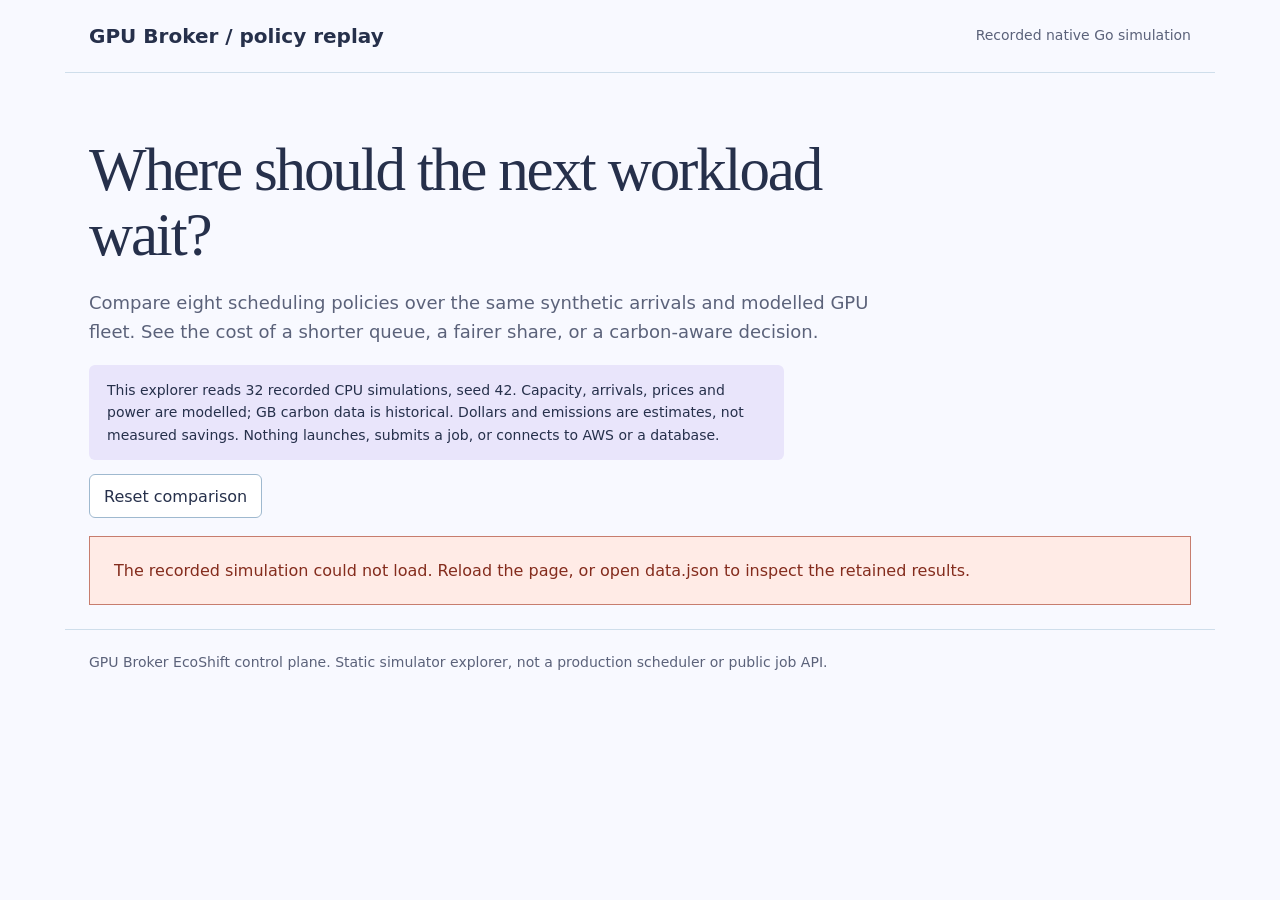
==== public-demo/site/index.html @ 51826455 "Add static GPU scheduling comparison explorer" ====
<!doctype html>
<html lang="en"><head><meta charset="utf-8"><meta name="viewport" content="width=device-width,initial-scale=1"><meta name="description" content="Compare GPU Broker scheduling policies on recorded native Go simulations. No GPU jobs or cloud calls."><title>GPU Broker | Scheduling tradeoffs</title><link rel="stylesheet" href="style.css"><script type="module" src="app.js"></script></head>
<body><header><a class="brand" href="./">GPU Broker / policy replay</a><p class="mode">Recorded native Go simulation</p></header><main>
<div class="intro"><h1>Where should the next workload wait?</h1><p class="lede">Compare eight scheduling policies over the same synthetic arrivals and modelled GPU fleet. See the cost of a shorter queue, a fairer share, or a carbon-aware decision.</p><p class="notice">This explorer reads 32 recorded CPU simulations, seed 42. Capacity, arrivals, prices and power are modelled; GB carbon data is historical. Dollars and emissions are estimates, not measured savings. Nothing launches, submits a job, or connects to AWS or a database.</p><button id="reset" type="button">Reset comparison</button></div>
<div id="error" class="error" hidden role="alert"></div><div id="app" hidden>
<section aria-labelledby="comparison-title"><h2 id="comparison-title">Choose the tradeoff</h2>
<div class="controls"><label for="workload">Workload<select id="workload"></select></label><label for="policy">Policy<select id="policy"></select></label><label for="reference">Compare with<select id="reference"></select></label><label for="metric">Chart metric<select id="metric"></select></label></div>
<div class="split"><div><h3 id="chart-title"></h3><div id="policy-bars"></div></div><div><div class="readout" aria-live="polite"><h3 id="insight"></h3><p id="explanation"></p><p id="outcome"></p></div><div id="metrics" class="metrics"></div></div></div>
<p class="small">Queue time and fairness can move in opposite directions. A policy named “lowest-carbon” scores placement candidates; it does not guarantee the lowest aggregate emissions over a full workload.</p></section>
<section aria-labelledby="table-title"><h2 id="table-title">All policies, same recorded workload</h2><p>Every row uses the same workload seed. Unfinished jobs and missed deadlines remain visible so a lower cost cannot hide incomplete work.</p>
<div class="table-wrap"><table><thead><tr><th>Policy</th><th>Completed / jobs</th><th>Unfinished</th><th>Expired</th><th>Missed / deadline jobs</th><th>p99 wait h</th><th>Estimated USD</th><th>Estimated kg CO₂</th><th>Jain fairness</th></tr></thead><tbody id="results-table"></tbody></table></div></section>
<section aria-labelledby="events-title"><h2 id="events-title">What happened inside this run?</h2><div class="split"><div><h3 id="version"></h3><p id="events"></p><p id="calls" class="small"></p></div><div><h3>Mean queue wait by synthetic tenant</h3><div id="tenant-bars"></div><p class="small">Tenant labels t0–t5 are synthetic. These are workload outcomes, not live user telemetry.</p></div></div></section>
<details><summary>Native source, recording and limits</summary><p>The results come from the repository's existing <code>gpubroker sim</code> command, which drives the production <code>policy.Decide</code> logic. This browser selects recorded results; it does not reimplement the scheduler or evaluate arbitrary jobs. No credentials, job submission, database or cloud worker exists in this demo.</p><p id="dataset"></p><p>Source revision: <code id="source-commit"></code></p><ul id="sources" class="sources"></ul><a href="data.json" download="gpu-broker-recorded-simulation.json">Download all results and source hashes</a></details>
</div><noscript><p>Enable JavaScript for comparison controls. <a href="data.json">Read all recorded simulation results as JSON.</a></p></noscript></main><footer>GPU Broker EcoShift control plane. Static simulator explorer, not a production scheduler or public job API.</footer></body></html>
---- public-demo/site/style.css ----
:root{--ink:#26304b;--muted:#5b627a;--paper:#f8f9ff;--panel:#fff;--accent:#5743a7;--soft:#e9e5fb;--bad:#aa3e2b;--good:#126c60;font-family:system-ui,-apple-system,BlinkMacSystemFont,"Segoe UI",sans-serif;color:var(--ink);background:var(--paper);font-size:16px}*{box-sizing:border-box}body{margin:0}a{color:var(--accent);text-underline-offset:3px}header,main,footer{max-width:1150px;margin:auto;padding:24px}header{display:flex;justify-content:space-between;gap:20px;align-items:center;border-bottom:1px solid #cfdeeb}.brand{font-weight:750;text-decoration:none;color:var(--ink);font-size:20px}.mode{font-size:14px;color:var(--muted);margin:0}.intro{max-width:800px;padding:30px 0 18px}h1{font:500 clamp(35px,5vw,61px)/1.07 Georgia,serif;letter-spacing:-.035em;max-width:800px;margin:10px 0 20px}h2{font-size:23px;line-height:1.3;margin:0 0 9px}h3{font-size:17px;margin:20px 0 10px}p{line-height:1.65;max-width:78ch}section{padding:28px 0;border-top:1px solid #cfdeeb}.lede{font-size:18px;color:var(--muted)}.controls{display:flex;gap:18px;align-items:end;flex-wrap:wrap;margin:22px 0}label{display:flex;flex-direction:column;gap:7px;font-size:14px;font-weight:650}select,button{font:inherit;font-weight:500;border:1px solid #9fb9cf;border-radius:6px;padding:10px 14px;color:var(--ink);background:var(--panel);min-height:44px}button{cursor:pointer}button:hover{border-color:var(--accent);background:var(--soft)}:focus-visible{outline:3px solid var(--accent);outline-offset:3px}.split{display:grid;grid-template-columns:1.1fr 1fr;gap:36px}.readout{background:var(--panel);padding:22px;border-left:4px solid var(--accent);border-radius:0 8px 8px 0}.readout h3{margin:0 0 10px}.measure{display:flex;justify-content:space-between;gap:20px;margin:12px 0 5px;font-size:15px}.measure strong{font-variant-numeric:tabular-nums}.bar{margin-bottom:18px}progress{display:block;width:100%;height:18px;border:0;appearance:none;border-radius:3px;overflow:hidden;background:var(--soft)}progress::-webkit-progress-bar{background:var(--soft)}progress::-webkit-progress-value{background:var(--accent)}progress::-moz-progress-bar{background:var(--accent)}.bad{color:var(--bad)}.good{color:var(--good)}.small{font-size:14px;color:var(--muted)}.table-wrap{max-width:100%;overflow-x:auto}table{border-collapse:collapse;width:100%;font-size:15px;font-variant-numeric:tabular-nums;white-space:nowrap}th{text-align:left;font-size:13px;color:var(--muted);font-weight:650}td,th{padding:12px 15px 12px 0;border-bottom:1px solid #dae6ef}tr.selected{background:var(--soft)}td:first-child,th:first-child{padding-left:10px}details{background:var(--panel);padding:18px;border:1px solid #d4e3ef;border-radius:8px;margin:24px 0}summary{cursor:pointer;font-weight:650;min-height:28px}code{font-size:12px;overflow-wrap:anywhere;white-space:normal}.sources li{margin:12px 0;line-height:1.5}.sourcehash{display:block;color:var(--muted)}.notice{padding:14px 18px;background:var(--soft);border-radius:6px;font-size:14px;line-height:1.6}.error{padding:24px;background:#ffebe6;color:#842c1d;border:1px solid #c77d6e}footer{border-top:1px solid #cfdeeb;color:var(--muted);font-size:14px}.metrics{display:grid;grid-template-columns:repeat(2,minmax(0,1fr));gap:18px}.metric{padding:16px;background:var(--panel);border-bottom:2px solid var(--soft)}.metric span{display:block;font-size:13px;color:var(--muted)}.metric strong{display:block;font-size:27px;line-height:1.4}.metric small{display:block;font-size:13px;margin-top:5px}.visually-hidden{position:absolute;width:1px;height:1px;padding:0;margin:-1px;overflow:hidden;clip:rect(0,0,0,0);white-space:nowrap;border:0}@media(max-width:700px){header,main,footer{padding:18px}.split{grid-template-columns:1fr;gap:20px}.controls{gap:12px}label{flex:1;min-width:145px}.intro{padding-top:20px}h1{font-size:38px}section{padding:25px 0}.readout{padding:18px}.metrics{gap:10px}.metric strong{font-size:23px}.mode{max-width:150px;text-align:right}table{font-size:14px}}@media(prefers-reduced-motion:reduce){*{scroll-behavior:auto!important;transition:none!important}}
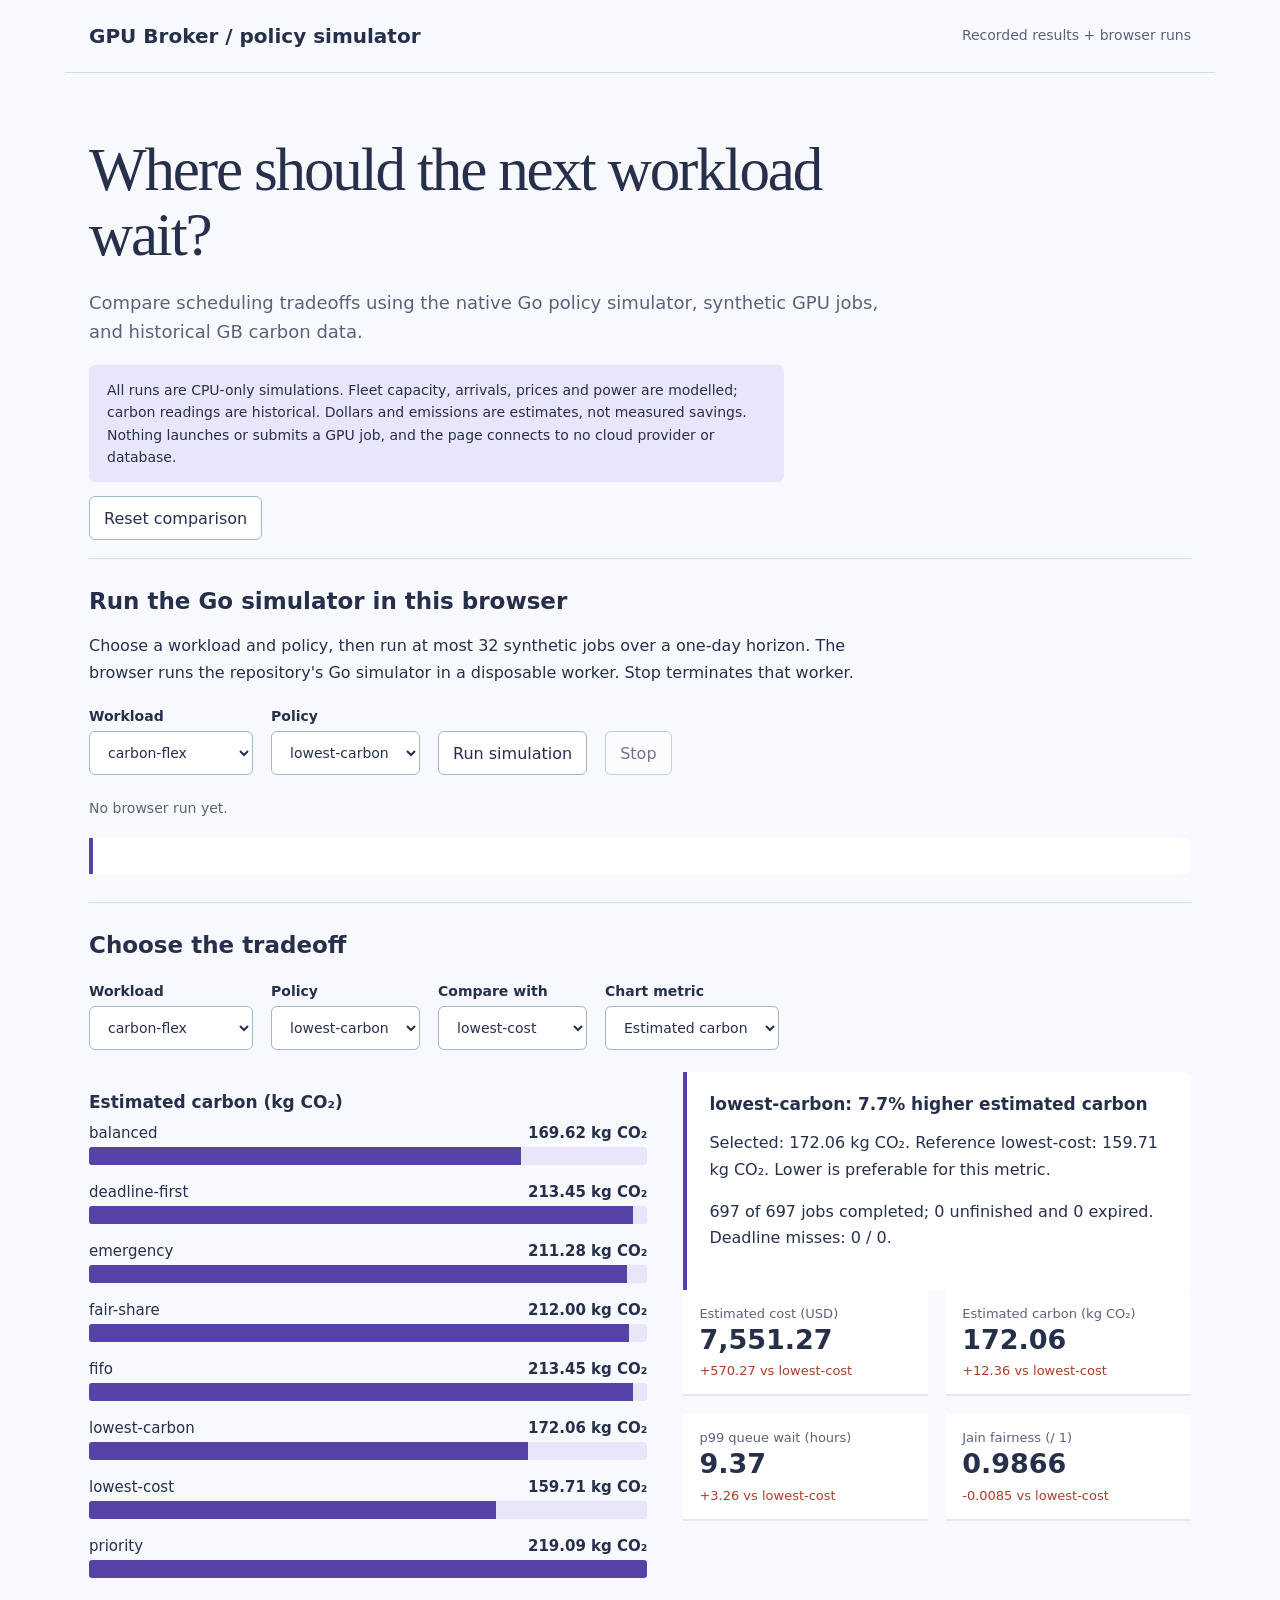
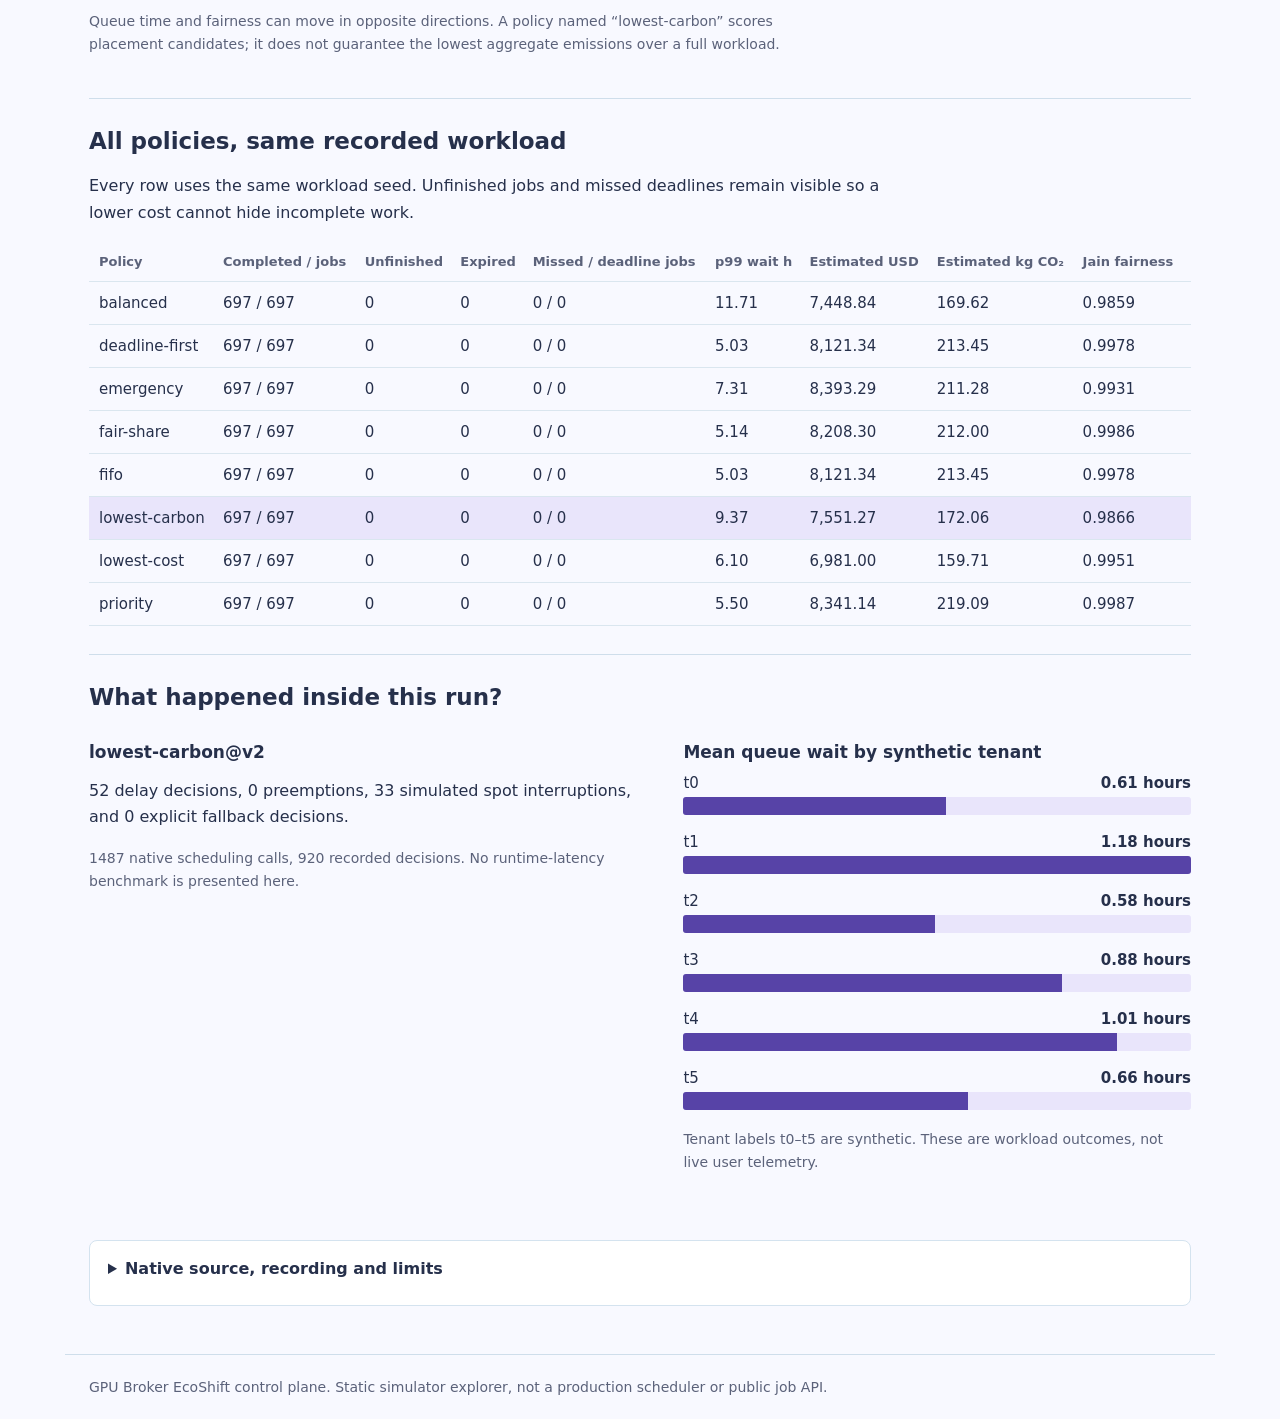
==== commit f488fb40: "Add GPU Broker browser simulator controls" ====
--- a/public-demo/site/index.html
+++ b/public-demo/site/index.html
@@ -1,8 +1,9 @@
 <!doctype html>
-<html lang="en"><head><meta charset="utf-8"><meta name="viewport" content="width=device-width,initial-scale=1"><meta name="description" content="Compare GPU Broker scheduling policies on recorded native Go simulations. No GPU jobs or cloud calls."><title>GPU Broker | Scheduling tradeoffs</title><link rel="stylesheet" href="style.css"><script type="module" src="app.js"></script></head>
-<body><header><a class="brand" href="./">GPU Broker / policy replay</a><p class="mode">Recorded native Go simulation</p></header><main>
-<div class="intro"><h1>Where should the next workload wait?</h1><p class="lede">Compare eight scheduling policies over the same synthetic arrivals and modelled GPU fleet. See the cost of a shorter queue, a fairer share, or a carbon-aware decision.</p><p class="notice">This explorer reads 32 recorded CPU simulations, seed 42. Capacity, arrivals, prices and power are modelled; GB carbon data is historical. Dollars and emissions are estimates, not measured savings. Nothing launches, submits a job, or connects to AWS or a database.</p><button id="reset" type="button">Reset comparison</button></div>
+<html lang="en"><head><meta charset="utf-8"><meta name="viewport" content="width=device-width,initial-scale=1"><meta name="description" content="Compare recorded results or run a bounded GPU Broker scheduling simulation in your browser. CPU-only, no cloud calls."><title>GPU Broker | Scheduling tradeoffs</title><link rel="stylesheet" href="style.css"><script type="module" src="app.js"></script></head>
+<body><header><a class="brand" href="./">GPU Broker / policy simulator</a><p class="mode">Recorded results + browser runs</p></header><main>
+<div class="intro"><h1>Where should the next workload wait?</h1><p class="lede">Compare scheduling tradeoffs using the native Go policy simulator, synthetic GPU jobs, and historical GB carbon data.</p><p class="notice">All runs are CPU-only simulations. Fleet capacity, arrivals, prices and power are modelled; carbon readings are historical. Dollars and emissions are estimates, not measured savings. Nothing launches or submits a GPU job, and the page connects to no cloud provider or database.</p><button id="reset" type="button">Reset comparison</button></div>
 <div id="error" class="error" hidden role="alert"></div><div id="app" hidden>
+<section aria-labelledby="run-title"><h2 id="run-title">Run the Go simulator in this browser</h2><p>Choose a workload and policy, then run at most 32 synthetic jobs over a one-day horizon. The browser runs the repository's Go simulator in a disposable worker. Stop terminates that worker.</p><div class="controls"><label for="run-workload">Workload<select id="run-workload"><option value="carbon-flex">carbon-flex</option><option value="steady-mixed">steady-mixed</option><option value="bursty-tenant">bursty-tenant</option><option value="deadline-crunch">deadline-crunch</option></select></label><label for="run-policy">Policy<select id="run-policy"></select></label><button id="run-simulation" type="button">Run simulation</button><button id="stop-simulation" type="button" disabled>Stop</button></div><p id="run-status" class="small" aria-live="polite">No browser run yet.</p><div id="run-results" class="run-results" aria-live="polite"></div></section>
 <section aria-labelledby="comparison-title"><h2 id="comparison-title">Choose the tradeoff</h2>
 <div class="controls"><label for="workload">Workload<select id="workload"></select></label><label for="policy">Policy<select id="policy"></select></label><label for="reference">Compare with<select id="reference"></select></label><label for="metric">Chart metric<select id="metric"></select></label></div>
 <div class="split"><div><h3 id="chart-title"></h3><div id="policy-bars"></div></div><div><div class="readout" aria-live="polite"><h3 id="insight"></h3><p id="explanation"></p><p id="outcome"></p></div><div id="metrics" class="metrics"></div></div></div>
@@ -10,5 +11,5 @@
 <section aria-labelledby="table-title"><h2 id="table-title">All policies, same recorded workload</h2><p>Every row uses the same workload seed. Unfinished jobs and missed deadlines remain visible so a lower cost cannot hide incomplete work.</p>
 <div class="table-wrap"><table><thead><tr><th>Policy</th><th>Completed / jobs</th><th>Unfinished</th><th>Expired</th><th>Missed / deadline jobs</th><th>p99 wait h</th><th>Estimated USD</th><th>Estimated kg CO₂</th><th>Jain fairness</th></tr></thead><tbody id="results-table"></tbody></table></div></section>
 <section aria-labelledby="events-title"><h2 id="events-title">What happened inside this run?</h2><div class="split"><div><h3 id="version"></h3><p id="events"></p><p id="calls" class="small"></p></div><div><h3>Mean queue wait by synthetic tenant</h3><div id="tenant-bars"></div><p class="small">Tenant labels t0–t5 are synthetic. These are workload outcomes, not live user telemetry.</p></div></div></section>
-<details><summary>Native source, recording and limits</summary><p>The results come from the repository's existing <code>gpubroker sim</code> command, which drives the production <code>policy.Decide</code> logic. This browser selects recorded results; it does not reimplement the scheduler or evaluate arbitrary jobs. No credentials, job submission, database or cloud worker exists in this demo.</p><p id="dataset"></p><p>Source revision: <code id="source-commit"></code></p><ul id="sources" class="sources"></ul><a href="data.json" download="gpu-broker-recorded-simulation.json">Download all results and source hashes</a></details>
+<details><summary>Native source, recording and limits</summary><p>Recorded results come from <code>gpubroker sim</code>. Browser runs compile and execute the same Go <code>policy.Decide</code> and simulator code. Each browser run accepts one fixed-size synthetic workload, validates the historical carbon dataset checksum and reports <code>evidence_class=simulator</code>. No credentials, GPU job submission, database or cloud worker exists in this demo.</p><p id="dataset"></p><p>Source revision: <code id="source-commit"></code></p><ul id="sources" class="sources"></ul><a href="data.json" download="gpu-broker-recorded-simulation.json">Download all results and source hashes</a></details>
 </div><noscript><p>Enable JavaScript for comparison controls. <a href="data.json">Read all recorded simulation results as JSON.</a></p></noscript></main><footer>GPU Broker EcoShift control plane. Static simulator explorer, not a production scheduler or public job API.</footer></body></html>
--- a/public-demo/site/style.css
+++ b/public-demo/site/style.css
@@ -1 +1,2 @@
 :root{--ink:#26304b;--muted:#5b627a;--paper:#f8f9ff;--panel:#fff;--accent:#5743a7;--soft:#e9e5fb;--bad:#aa3e2b;--good:#126c60;font-family:system-ui,-apple-system,BlinkMacSystemFont,"Segoe UI",sans-serif;color:var(--ink);background:var(--paper);font-size:16px}*{box-sizing:border-box}body{margin:0}a{color:var(--accent);text-underline-offset:3px}header,main,footer{max-width:1150px;margin:auto;padding:24px}header{display:flex;justify-content:space-between;gap:20px;align-items:center;border-bottom:1px solid #cfdeeb}.brand{font-weight:750;text-decoration:none;color:var(--ink);font-size:20px}.mode{font-size:14px;color:var(--muted);margin:0}.intro{max-width:800px;padding:30px 0 18px}h1{font:500 clamp(35px,5vw,61px)/1.07 Georgia,serif;letter-spacing:-.035em;max-width:800px;margin:10px 0 20px}h2{font-size:23px;line-height:1.3;margin:0 0 9px}h3{font-size:17px;margin:20px 0 10px}p{line-height:1.65;max-width:78ch}section{padding:28px 0;border-top:1px solid #cfdeeb}.lede{font-size:18px;color:var(--muted)}.controls{display:flex;gap:18px;align-items:end;flex-wrap:wrap;margin:22px 0}label{display:flex;flex-direction:column;gap:7px;font-size:14px;font-weight:650}select,button{font:inherit;font-weight:500;border:1px solid #9fb9cf;border-radius:6px;padding:10px 14px;color:var(--ink);background:var(--panel);min-height:44px}button{cursor:pointer}button:hover{border-color:var(--accent);background:var(--soft)}:focus-visible{outline:3px solid var(--accent);outline-offset:3px}.split{display:grid;grid-template-columns:1.1fr 1fr;gap:36px}.readout{background:var(--panel);padding:22px;border-left:4px solid var(--accent);border-radius:0 8px 8px 0}.readout h3{margin:0 0 10px}.measure{display:flex;justify-content:space-between;gap:20px;margin:12px 0 5px;font-size:15px}.measure strong{font-variant-numeric:tabular-nums}.bar{margin-bottom:18px}progress{display:block;width:100%;height:18px;border:0;appearance:none;border-radius:3px;overflow:hidden;background:var(--soft)}progress::-webkit-progress-bar{background:var(--soft)}progress::-webkit-progress-value{background:var(--accent)}progress::-moz-progress-bar{background:var(--accent)}.bad{color:var(--bad)}.good{color:var(--good)}.small{font-size:14px;color:var(--muted)}.table-wrap{max-width:100%;overflow-x:auto}table{border-collapse:collapse;width:100%;font-size:15px;font-variant-numeric:tabular-nums;white-space:nowrap}th{text-align:left;font-size:13px;color:var(--muted);font-weight:650}td,th{padding:12px 15px 12px 0;border-bottom:1px solid #dae6ef}tr.selected{background:var(--soft)}td:first-child,th:first-child{padding-left:10px}details{background:var(--panel);padding:18px;border:1px solid #d4e3ef;border-radius:8px;margin:24px 0}summary{cursor:pointer;font-weight:650;min-height:28px}code{font-size:12px;overflow-wrap:anywhere;white-space:normal}.sources li{margin:12px 0;line-height:1.5}.sourcehash{display:block;color:var(--muted)}.notice{padding:14px 18px;background:var(--soft);border-radius:6px;font-size:14px;line-height:1.6}.error{padding:24px;background:#ffebe6;color:#842c1d;border:1px solid #c77d6e}footer{border-top:1px solid #cfdeeb;color:var(--muted);font-size:14px}.metrics{display:grid;grid-template-columns:repeat(2,minmax(0,1fr));gap:18px}.metric{padding:16px;background:var(--panel);border-bottom:2px solid var(--soft)}.metric span{display:block;font-size:13px;color:var(--muted)}.metric strong{display:block;font-size:27px;line-height:1.4}.metric small{display:block;font-size:13px;margin-top:5px}.visually-hidden{position:absolute;width:1px;height:1px;padding:0;margin:-1px;overflow:hidden;clip:rect(0,0,0,0);white-space:nowrap;border:0}@media(max-width:700px){header,main,footer{padding:18px}.split{grid-template-columns:1fr;gap:20px}.controls{gap:12px}label{flex:1;min-width:145px}.intro{padding-top:20px}h1{font-size:38px}section{padding:25px 0}.readout{padding:18px}.metrics{gap:10px}.metric strong{font-size:23px}.mode{max-width:150px;text-align:right}table{font-size:14px}}@media(prefers-reduced-motion:reduce){*{scroll-behavior:auto!important;transition:none!important}}
+.run-results{margin-top:18px;padding:18px;background:var(--panel);border-left:4px solid var(--accent);border-radius:0 8px 8px 0}.run-results h3{margin-top:0}.run-results p:last-child{margin-bottom:0}button:disabled{cursor:wait;opacity:.65}
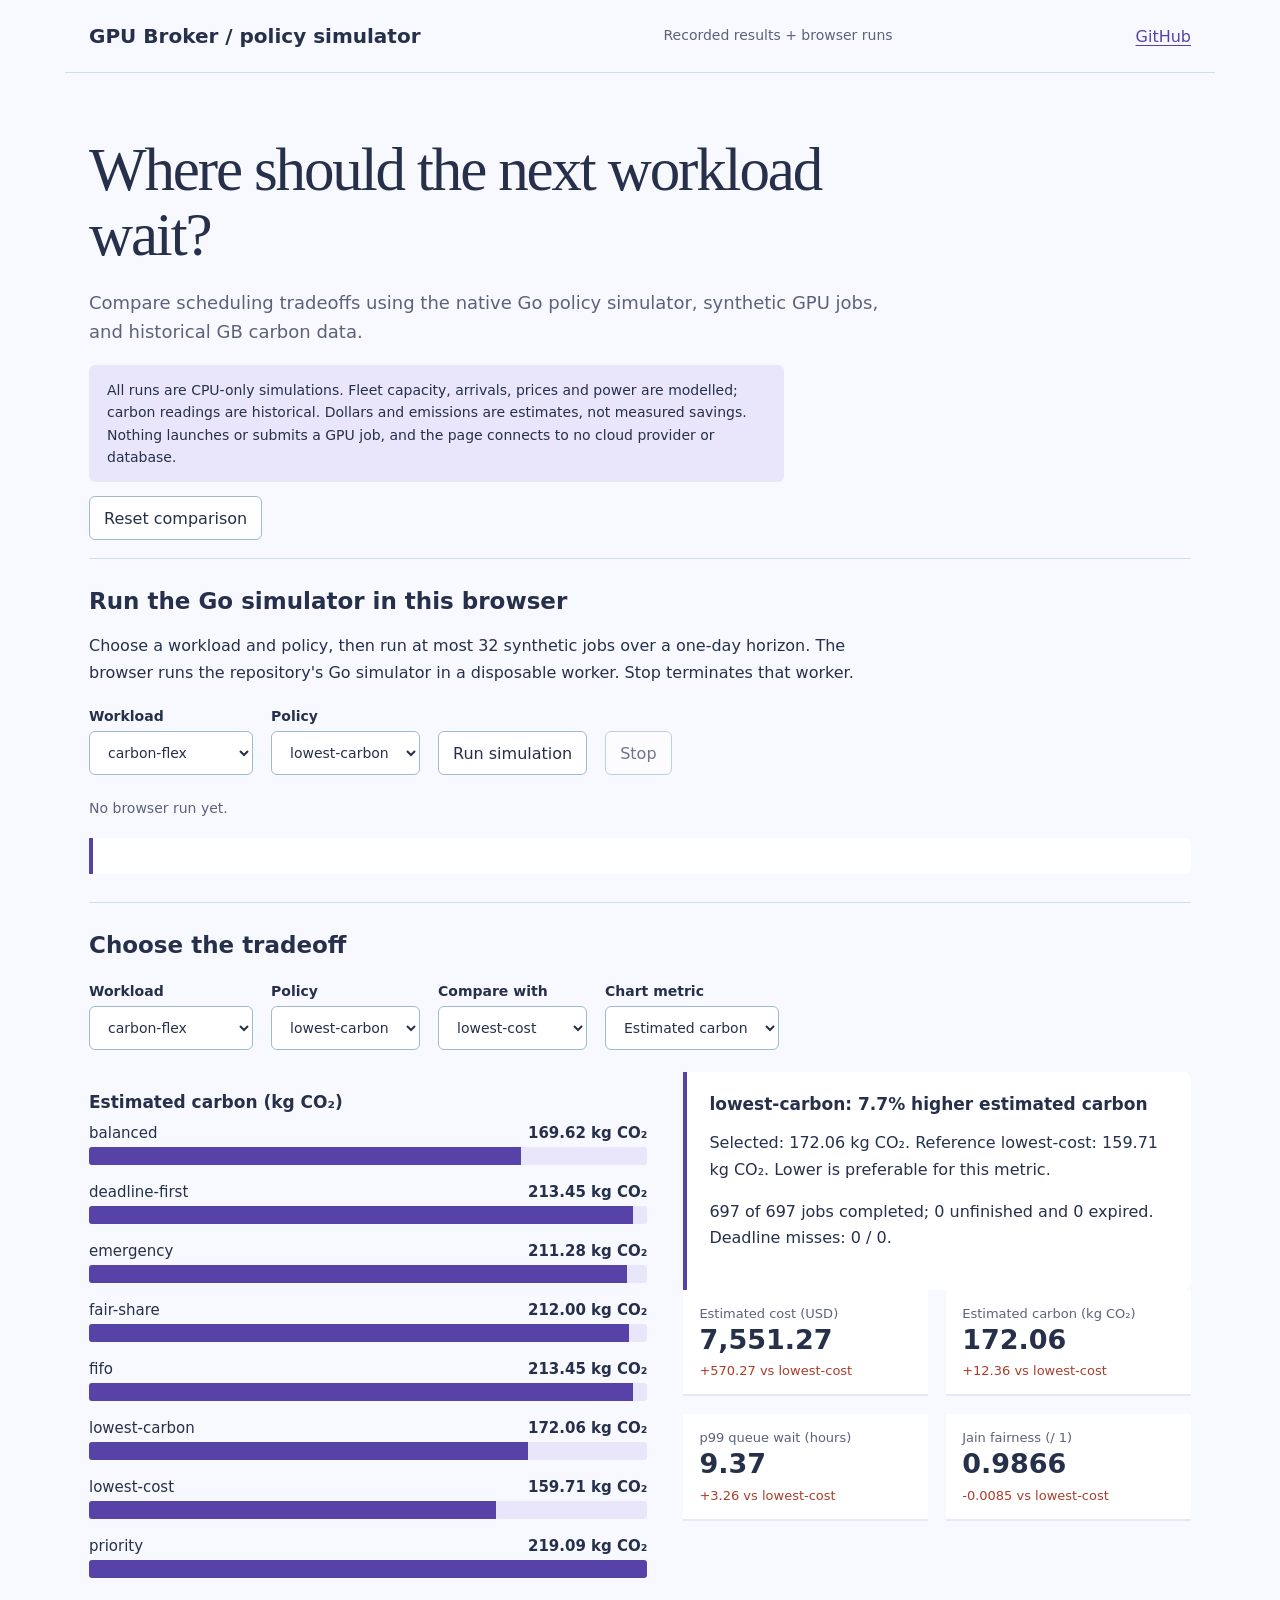
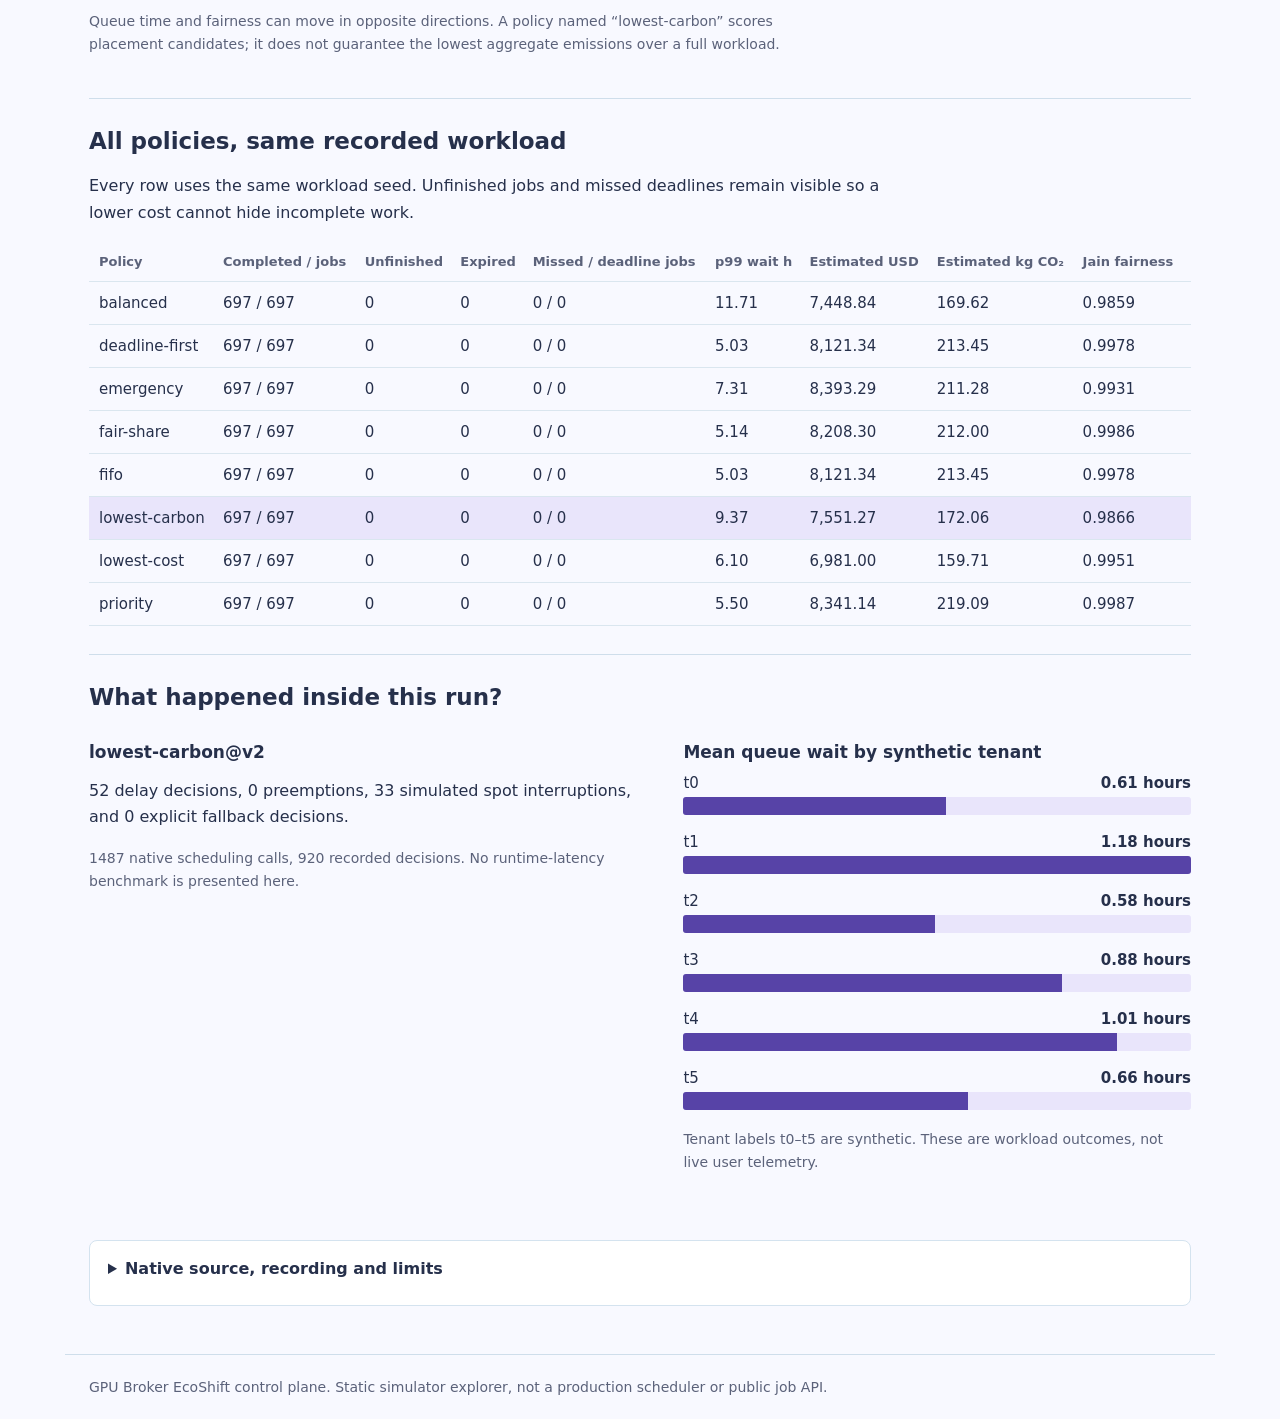
==== commit 8c2948d9: "Link gpu-broker demo to its GitHub source" ====
--- a/public-demo/site/index.html
+++ b/public-demo/site/index.html
@@ -1,6 +1,6 @@
 <!doctype html>
 <html lang="en"><head><meta charset="utf-8"><meta name="viewport" content="width=device-width,initial-scale=1"><meta name="description" content="Compare recorded results or run a bounded GPU Broker scheduling simulation in your browser. CPU-only, no cloud calls."><title>GPU Broker | Scheduling tradeoffs</title><link rel="stylesheet" href="style.css"><script type="module" src="app.js"></script></head>
-<body><header><a class="brand" href="./">GPU Broker / policy simulator</a><p class="mode">Recorded results + browser runs</p></header><main>
+<body><header><a class="brand" href="./">GPU Broker / policy simulator</a><p class="mode">Recorded results + browser runs</p><a href="https://github.com/lgoyal6/gpu-broker" target="_blank" rel="noopener noreferrer">GitHub</a></header><main>
 <div class="intro"><h1>Where should the next workload wait?</h1><p class="lede">Compare scheduling tradeoffs using the native Go policy simulator, synthetic GPU jobs, and historical GB carbon data.</p><p class="notice">All runs are CPU-only simulations. Fleet capacity, arrivals, prices and power are modelled; carbon readings are historical. Dollars and emissions are estimates, not measured savings. Nothing launches or submits a GPU job, and the page connects to no cloud provider or database.</p><button id="reset" type="button">Reset comparison</button></div>
 <div id="error" class="error" hidden role="alert"></div><div id="app" hidden>
 <section aria-labelledby="run-title"><h2 id="run-title">Run the Go simulator in this browser</h2><p>Choose a workload and policy, then run at most 32 synthetic jobs over a one-day horizon. The browser runs the repository's Go simulator in a disposable worker. Stop terminates that worker.</p><div class="controls"><label for="run-workload">Workload<select id="run-workload"><option value="carbon-flex">carbon-flex</option><option value="steady-mixed">steady-mixed</option><option value="bursty-tenant">bursty-tenant</option><option value="deadline-crunch">deadline-crunch</option></select></label><label for="run-policy">Policy<select id="run-policy"></select></label><button id="run-simulation" type="button">Run simulation</button><button id="stop-simulation" type="button" disabled>Stop</button></div><p id="run-status" class="small" aria-live="polite">No browser run yet.</p><div id="run-results" class="run-results" aria-live="polite"></div></section>
